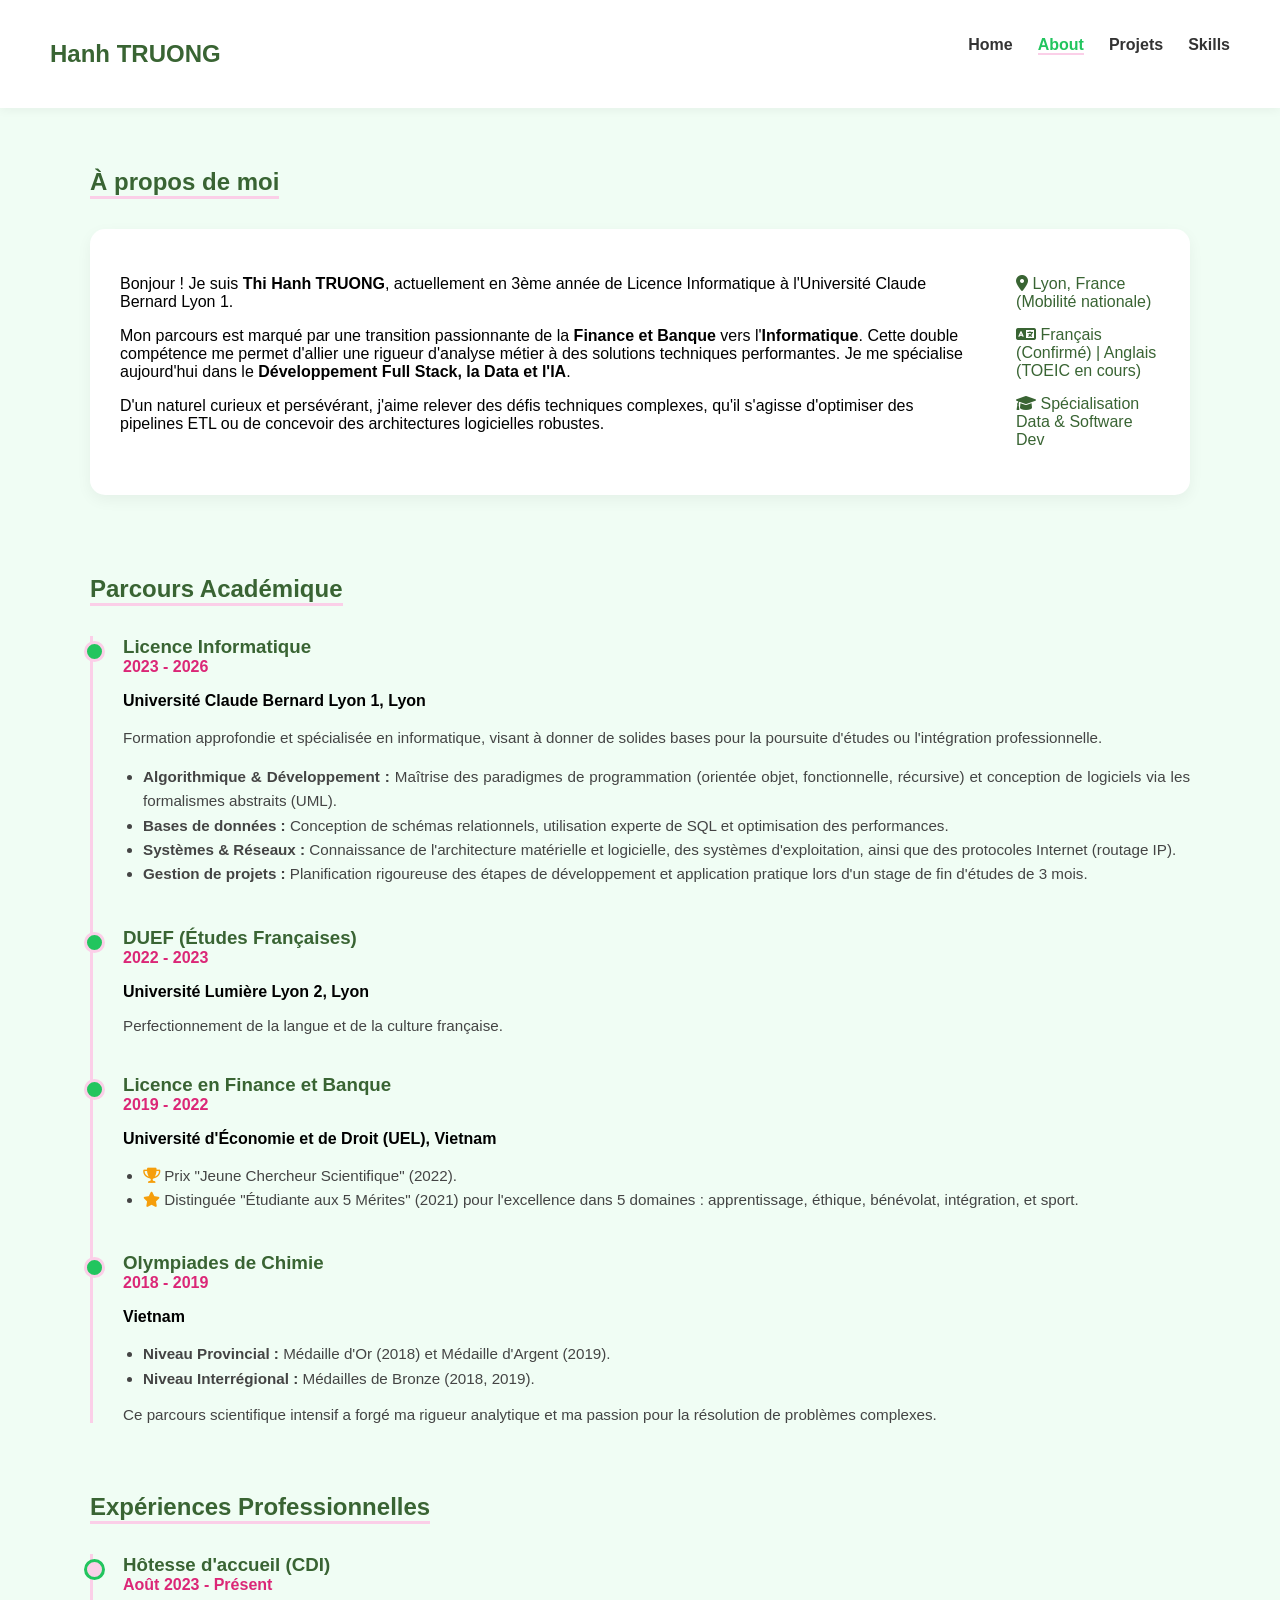
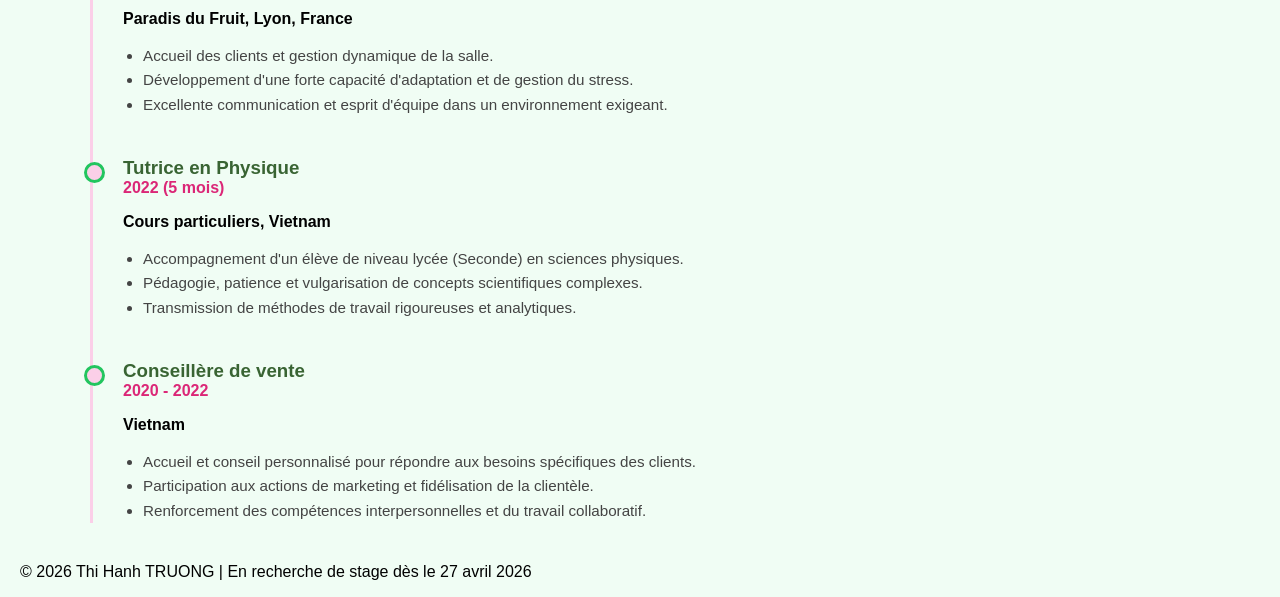
==== about.html @ c7cbb9d1 "mine" ====
<!DOCTYPE html>
<html lang="fr">
<head>
    <meta charset="UTF-8">
    <meta name="viewport" content="width=device-width, initial-scale=1">
    <title>À propos | Thi Hanh TRUONG</title>
    <link rel="stylesheet" href="https://cdnjs.cloudflare.com/ajax/libs/font-awesome/6.0.0/css/all.min.css">
    <link rel="stylesheet" href="style.css">
</head>
<body>

<header>
    <nav class="nav">
        <h1 class="logo">Hanh TRUONG</h1>
        <ul>
            <li><a href="index.html">Home</a></li>
            <li><a href="about.html" class="active">About</a></li>
            <li><a href="projects.html">Projets</a></li>
            <li><a href="skills.html">Skills</a></li>
        </ul>
    </nav>
</header>

<main class="container">
    <section id="about-intro">
        <h2 class="section-title">À propos de moi</h2>
        <div class="about-flex">
            <div class="about-text">
                <p>Bonjour ! Je suis <strong>Thi Hanh TRUONG</strong>, actuellement en 3ème année de Licence Informatique à l'Université Claude Bernard Lyon 1.</p>
                
                <p>Mon parcours est marqué par une transition passionnante de la <strong>Finance et Banque</strong> vers l'<strong>Informatique</strong>. Cette double compétence me permet d'allier une rigueur d'analyse métier à des solutions techniques performantes. Je me spécialise aujourd'hui dans le <strong>Développement Full Stack, la Data et l'IA</strong>.</p>
                
                <p>D'un naturel curieux et persévérant, j'aime relever des défis techniques complexes, qu'il s'agisse d'optimiser des pipelines ETL ou de concevoir des architectures logicielles robustes.</p>
            </div>
            <div class="about-meta">
                <ul>
                    <li><i class="fas fa-map-marker-alt"></i> Lyon, France (Mobilité nationale)</li>
                    <li><i class="fas fa-language"></i> Français (Confirmé) | Anglais (TOEIC en cours)</li>
                    <li><i class="fas fa-graduation-cap"></i> Spécialisation Data & Software Dev</li>
                </ul>
            </div>
        </div>
    </section>

<section id="education" style="margin-top: 40px;">
        <h2 class="section-title">Parcours Académique</h2>
        <div class="timeline">
            
            <div class="timeline-item">
                <div class="timeline-dot"></div>
                <div class="timeline-content">
                    <h3>Licence Informatique</h3>
                    <span class="date">2023 - 2026</span>
                    <p><strong>Université Claude Bernard Lyon 1, Lyon</strong></p>
                    <p style="font-size: 0.95rem; color: #444; margin-top: 10px; line-height: 1.6;">
                        Formation approfondie et spécialisée en informatique, visant à donner de solides bases pour la poursuite d'études ou l'intégration professionnelle.
                    </p>
                    <ul style="padding-left: 20px; font-size: 0.95rem; color: #444; margin-top: 5px; line-height: 1.6; text-align: justify;">
                        <li><strong>Algorithmique & Développement :</strong> Maîtrise des paradigmes de programmation (orientée objet, fonctionnelle, récursive) et conception de logiciels via les formalismes abstraits (UML).</li>
                        <li><strong>Bases de données :</strong> Conception de schémas relationnels, utilisation experte de SQL et optimisation des performances.</li>
                        <li><strong>Systèmes & Réseaux :</strong> Connaissance de l'architecture matérielle et logicielle, des systèmes d'exploitation, ainsi que des protocoles Internet (routage IP).</li>
                        <li><strong>Gestion de projets :</strong> Planification rigoureuse des étapes de développement et application pratique lors d'un stage de fin d'études de 3 mois.</li>
                    </ul>
                </div>
            </div>

            <div class="timeline-item">
                <div class="timeline-dot"></div>
                <div class="timeline-content">
                    <h3>DUEF (Études Françaises)</h3>
                    <span class="date">2022 - 2023</span>
                    <p><strong>Université Lumière Lyon 2, Lyon</strong></p>
                    <p style="font-size: 0.95rem; color: #444; margin-top: 5px;">Perfectionnement de la langue et de la culture française.</p>
                </div>
            </div>

            <div class="timeline-item">
                <div class="timeline-dot"></div>
                <div class="timeline-content">
                    <h3>Licence en Finance et Banque</h3>
                    <span class="date">2019 - 2022</span>
                    <p><strong>Université d'Économie et de Droit (UEL), Vietnam</strong></p>
                    <ul style="padding-left: 20px; font-size: 0.95rem; color: #444; margin-top: 5px; line-height: 1.6;">
                        <li><i class="fas fa-trophy" style="color: #f59e0b;"></i> Prix "Jeune Chercheur Scientifique" (2022).</li>
                        <li><i class="fas fa-star" style="color: #f59e0b;"></i> Distinguée "Étudiante aux 5 Mérites" (2021) pour l'excellence dans 5 domaines : apprentissage, éthique, bénévolat, intégration, et sport.</li>
                    </ul>
                </div>
            </div>

            <div class="timeline-item">
                <div class="timeline-dot"></div>
                <div class="timeline-content">
                    <h3>Olympiades de Chimie</h3>
                    <span class="date">2018 - 2019</span>
                    <p><strong>Vietnam</strong></p>
                    <ul style="padding-left: 20px; font-size: 0.95rem; color: #444; margin-top: 5px; line-height: 1.6;">
                        <li><strong>Niveau Provincial :</strong> Médaille d'Or (2018) et Médaille d'Argent (2019).</li>
                        <li><strong>Niveau Interrégional :</strong> Médailles de Bronze (2018, 2019).</li>
                    </ul>
                    <p style="font-size: 0.95rem; color: #444; margin-top: 5px;">Ce parcours scientifique intensif a forgé ma rigueur analytique et ma passion pour la résolution de problèmes complexes.</p>
                </div>
            </div>

        </div>
    </section>

    <section id="experience" style="margin-top: 50px;">
        <h2 class="section-title">Expériences Professionnelles</h2>
        <div class="timeline">
            
            <div class="timeline-item">
                <div class="timeline-dot" style="background: var(--pink-pastel); border-color: var(--green-leaf);"></div>
                <div class="timeline-content">
                    <h3>Hôtesse d'accueil (CDI)</h3>
                    <span class="date">Août 2023 - Présent</span>
                    <p><strong>Paradis du Fruit, Lyon, France</strong></p>
                    <ul style="padding-left: 20px; font-size: 0.95rem; color: #444; margin-top: 10px; line-height: 1.6;">
                        <li>Accueil des clients et gestion dynamique de la salle.</li>
                        <li>Développement d'une forte capacité d'adaptation et de gestion du stress.</li>
                        <li>Excellente communication et esprit d'équipe dans un environnement exigeant.</li>
                    </ul>
                </div>
            </div>

            <div class="timeline-item">
                <div class="timeline-dot" style="background: var(--pink-pastel); border-color: var(--green-leaf);"></div>
                <div class="timeline-content">
                    <h3>Tutrice en Physique</h3>
                    <span class="date">2022 (5 mois)</span>
                    <p><strong>Cours particuliers, Vietnam</strong></p>
                    <ul style="padding-left: 20px; font-size: 0.95rem; color: #444; margin-top: 10px; line-height: 1.6;">
                        <li>Accompagnement d'un élève de niveau lycée (Seconde) en sciences physiques.</li>
                        <li>Pédagogie, patience et vulgarisation de concepts scientifiques complexes.</li>
                        <li>Transmission de méthodes de travail rigoureuses et analytiques.</li>
                    </ul>
                </div>
            </div>

            <div class="timeline-item">
                <div class="timeline-dot" style="background: var(--pink-pastel); border-color: var(--green-leaf);"></div>
                <div class="timeline-content">
                    <h3>Conseillère de vente</h3>
                    <span class="date">2020 - 2022</span>
                    <p><strong>Vietnam</strong></p>
                    <ul style="padding-left: 20px; font-size: 0.95rem; color: #444; margin-top: 10px; line-height: 1.6;">
                        <li>Accueil et conseil personnalisé pour répondre aux besoins spécifiques des clients.</li>
                        <li>Participation aux actions de marketing et fidélisation de la clientèle.</li>
                        <li>Renforcement des compétences interpersonnelles et du travail collaboratif.</li>
                    </ul>
                </div>
            </div>

        </div>
    </section>

</main>

<footer>
    <p style="padding-left: 20px;">&copy; 2026 Thi Hanh TRUONG | En recherche de stage dès le 27 avril 2026</p>
</footer>

</body>
</html>
---- style.css ----
:root {
  --green-moc: #396433;    
  --green-leaf: #22c55e;   
  --pink-pastel: #fbcfe8;  
  --bg-soft: #f0fdf4;      
}

body {
  margin: 0;
  font-family: 'Segoe UI', Tahoma, Geneva, Verdana, sans-serif;
  background-color: var(--bg-soft);
}

.nav {
  display: flex;
  justify-content: space-between;
  padding: 20px 50px;
  background: white;
  box-shadow: 0 2px 10px rgba(0,0,0,0.05);
  
}

.logo { color: var(--green-moc); }

.nav ul { display: flex; gap: 25px; list-style: none; }

.nav a { 
  text-decoration: none; 
  color: #333; 
  font-weight: 600; 
}

.nav a:hover, .nav a.active { color: var(--green-leaf); border-bottom: 2px solid var(--pink-pastel); }

/* Home Layout */
.home-hero {
  height: 85vh;
  display: flex;
  align-items: center;
  justify-content: center;
}

.hero-content {
  display: flex;
  align-items: center;
  gap: 80px;
}

.hero-text h2 { font-size: 3rem; line-height: 1.2; }

.hero-text span { color: var(--green-moc); }

.highlight { color: #db2777;}

.profile-img {
  width: 350px;
  height: 350px;
  border-radius: 50%;
  border: 10px solid white;
  box-shadow: 0 15px 30px rgba(0,0,0,0.1);
  background-color: var(--pink-pastel); 
  object-fit: cover;
}

.social-icons { margin: 25px 0; display: flex; gap: 20px; }

.social-icons i { 
  font-size: 1.8rem; 
  color: var(--green-moc); 
  transition: 0.3s; 
}

.social-icons i:hover { color: #f472b6; transform: translateY(-5px); }

.btn-main {
  padding: 12px 25px;
  background: var(--green-moc);
  color: white;
  text-decoration: none;
  border-radius: 50px;
}

/* Container */
.container {
    max-width: 1100px; 
    margin: 40px auto; 
    padding: 0 20px;
}

.section-title {
    color: var(--green-moc);
    border-bottom: 3px solid var(--pink-pastel);
    display: inline-block;
    margin-bottom: 30px;
}

.about-flex {
    display: flex;
    gap: 40px;
    margin-bottom: 60px;
    background: white;
    padding: 30px;
    border-radius: 15px;
    box-shadow: 0 5px 15px rgba(0,0,0,0.05);
}

.about-meta ul {
    list-style: none;
    padding: 0;
}

.about-meta li {
    margin-bottom: 15px;
    color: var(--green-moc);
}

/* Education */
.timeline {
    border-left: 3px solid var(--pink-pastel);
    padding-left: 30px;
    position: relative;
}

.timeline-item {
    margin-bottom: 40px;
    position: relative;
}

.timeline-dot {
    width: 15px;
    height: 15px;
    background: var(--green-leaf);
    border-radius: 50%;
    position: absolute;
    left: -39px;
    top: 5px;
    border: 3px solid var(--pink-pastel);
}

.timeline-content h3 {
    margin: 0;
    color: var(--green-moc);
}

.timeline-content .date {
    font-weight: bold;
    color: #db2777; 
}

/* Skills Grid */
.skills-grid {
    display: grid;
    grid-template-columns: repeat(auto-fit, minmax(400px, 1fr));
    gap: 30px;
    margin-top: 30px;
}

.skill-category {
    background: white;
    padding: 25px;
    border-radius: 15px;
    box-shadow: 0 4px 15px rgba(0,0,0,0.05);
    border-top: 5px solid var(--green-moc);
}

.skill-category h3 {
    margin-bottom: 20px;
    color: var(--green-moc);
}

/* Progress Bars */
.skill-item {
    margin-bottom: 15px;
}

.skill-item span {
    display: block;
    margin-bottom: 5px;
    font-weight: 600;
}

.progress-bar {
    background: #e5e7eb;
    height: 10px;
    border-radius: 5px;
    overflow: hidden;
}

.progress {
    background: linear-gradient(90deg, var(--green-leaf), var(--pink-pastel));
    height: 100%;
    border-radius: 5px;
    transition: width 1s ease-in-out;
}

/* Tags */
.skill-tags {
    display: flex;
    flex-wrap: wrap;
    gap: 10px;
}

.tag {
    background: var(--green-soft);
    color: var(--green-moc);
    padding: 8px 15px;
    border-radius: 20px;
    font-size: 0.9rem;
    font-weight: bold;
}

.tag.pink {
    background: var(--pink-soft);
    color: #db2777;
}
/* Layout (Stacked Layout) */
.project-item-detail {
    display: flex;
    flex-direction: column; 
    gap: 20px;
    margin-bottom: 80px;
    background: white;
    padding: 40px;
    border-radius: 20px;
    box-shadow: 0 10px 30px rgba(0,0,0,0.08);
}

.project-item-detail.reverse {
    flex-direction: column;
}

.project-image-box, .project-content-box {
    width: 100%; 
}

.main-img {
    width: 100%;
    max-height: 500px;
    object-fit: cover;
    border-radius: 15px;
    margin-bottom: 20px;
}
/* Layout Storyboard */
.project-mini-gallery {
    display: flex;
    flex-direction: column;
    gap: 10px; 
    margin-top: 25px;
}

.gallery-item {
    display: flex;
    align-items: center;
    gap: 15px;
    background: #ffffff;
    padding: 15px; 
    border-radius: 12px;
    border: 1px solid var(--pink-pastel);
    box-shadow: 0 2px 8px rgba(0,0,0,0.05);
    max-width: 900px; 
    margin: 0 auto;
}

.gallery-item img {
    flex: 0 0 70%; 
    max-width: 680px; 
    height: auto;
    border-radius: 8px;
}

.gallery-info span {
    font-size: 1.1rem; 
    margin-bottom: 5px;
}

.gallery-info p {
    font-size: 0.9rem;
    margin: 0;
}

.tech-tag {
    display: inline-block;
    background-color: var(--pink-pastel); 
    color: var(--green-moc); 
    padding: 5px 10px;
    border-radius: 15px; 
    font-size: 0.85rem;
    font-weight: 600;
    margin-right: 8px; 
    margin-bottom: 8px; 
    border: 1px solid var(--green-leaf); 
}
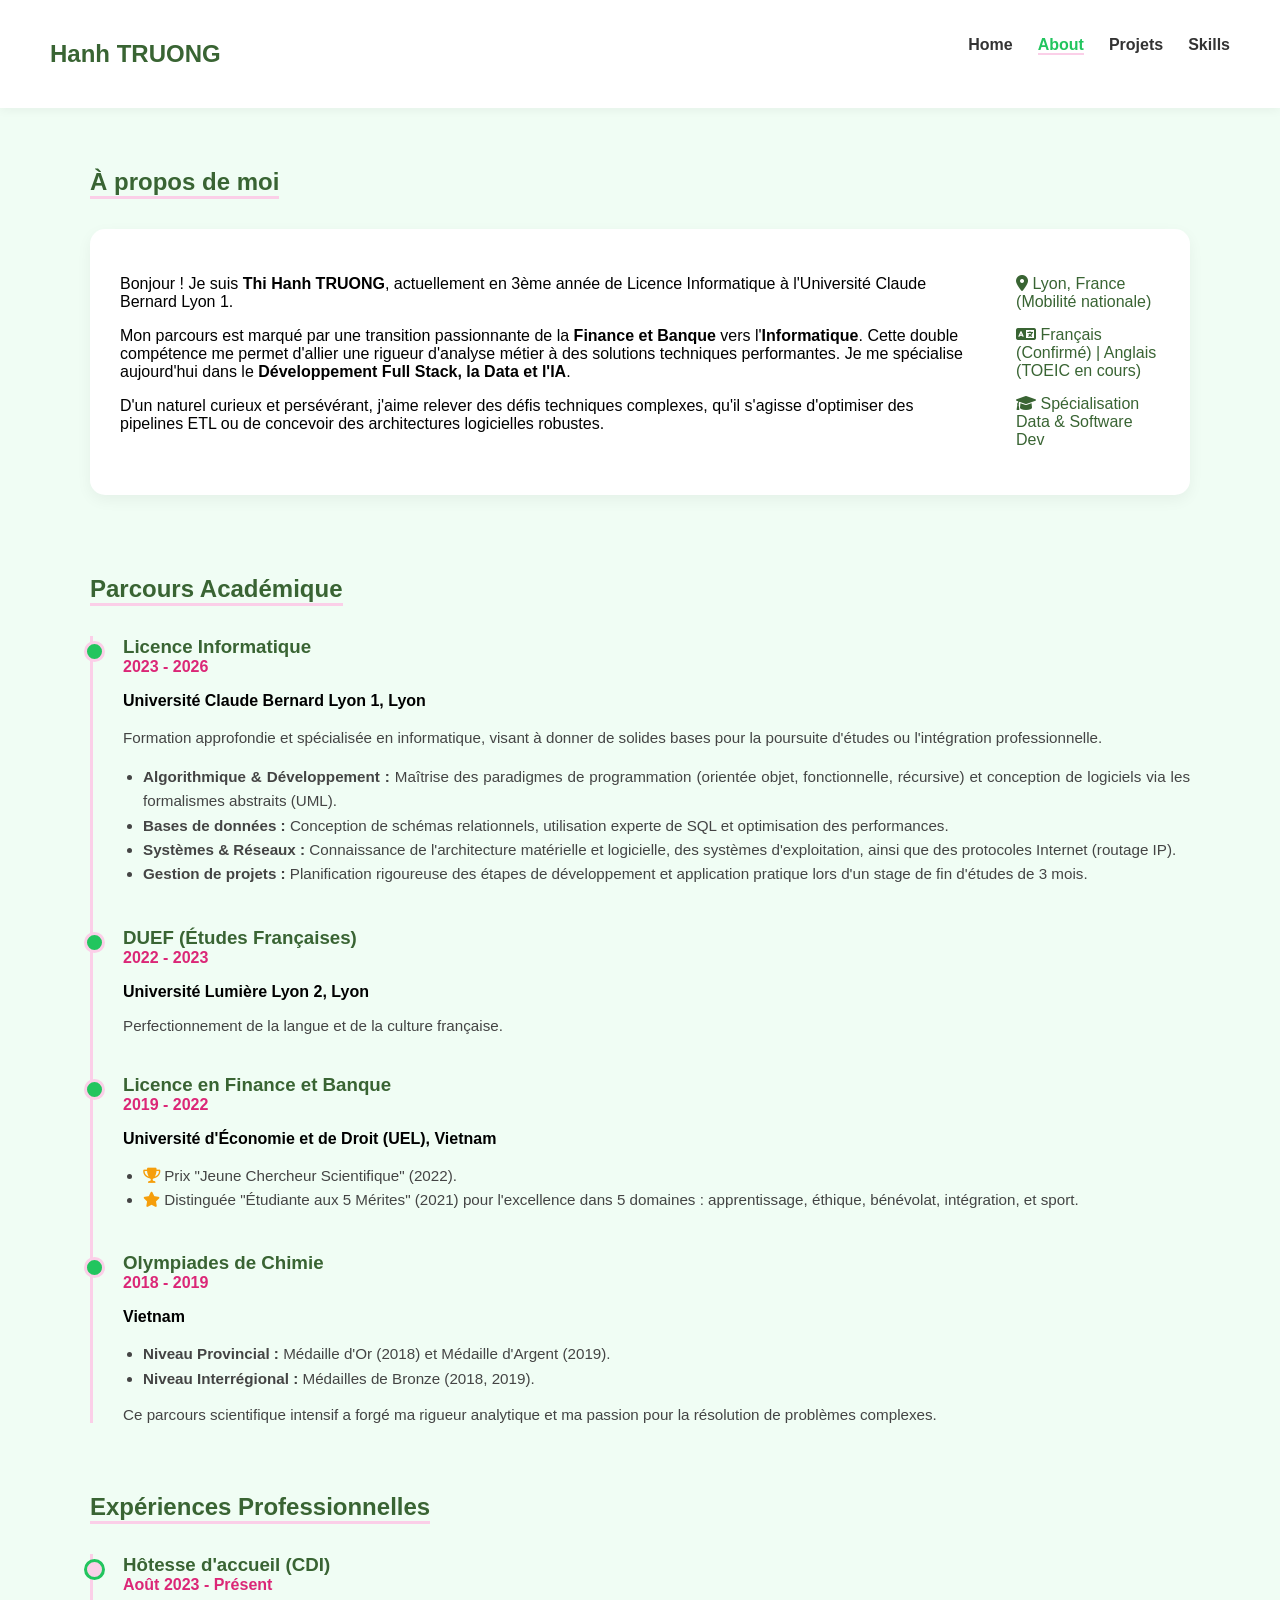
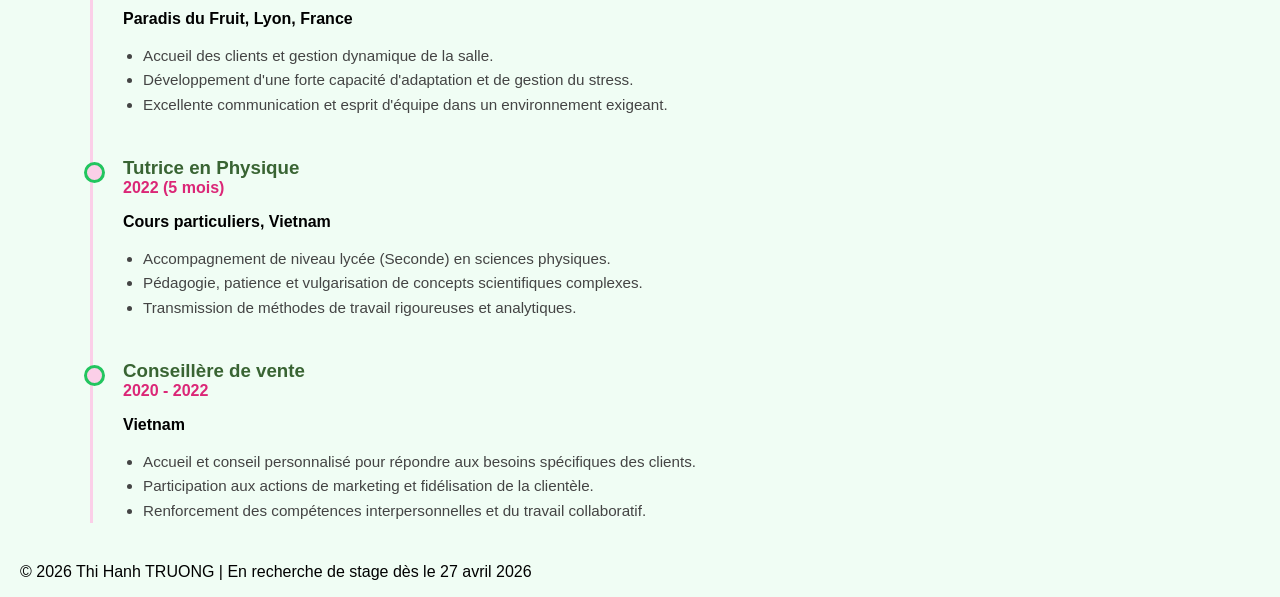
==== commit e37bf2a6: "2" ====
--- a/about.html
+++ b/about.html
@@ -129,7 +129,7 @@
                     <span class="date">2022 (5 mois)</span>
                     <p><strong>Cours particuliers, Vietnam</strong></p>
                     <ul style="padding-left: 20px; font-size: 0.95rem; color: #444; margin-top: 10px; line-height: 1.6;">
-                        <li>Accompagnement d'un élève de niveau lycée (Seconde) en sciences physiques.</li>
+                        <li>Accompagnement de niveau lycée (Seconde) en sciences physiques.</li>
                         <li>Pédagogie, patience et vulgarisation de concepts scientifiques complexes.</li>
                         <li>Transmission de méthodes de travail rigoureuses et analytiques.</li>
                     </ul>
--- a/style.css
+++ b/style.css
@@ -289,4 +289,186 @@
     margin-right: 8px; 
     margin-bottom: 8px; 
     border: 1px solid var(--green-leaf); 
+}
+
+/* =======================================================
+   MOBILE RESPONSIVE (Tối ưu hóa cho màn hình điện thoại)
+   ======================================================= */
+@media screen and (max-width: 768px) {
+    
+    /* 1. Thanh điều hướng (Navigation) */
+    .nav {
+        flex-direction: column; /* Xếp logo và menu thành hàng dọc */
+        align-items: center;
+        padding: 15px;
+        gap: 15px;
+    }
+    
+    .nav ul {
+        flex-wrap: wrap; /* Cho phép các menu rớt dòng nếu thiếu chỗ */
+        justify-content: center;
+        padding: 0;
+        gap: 15px;
+    }
+
+    /* 2. Phần Trang chủ (Hero Section) */
+    .home-hero {
+        height: auto; /* Bỏ chiều cao cố định để nội dung không bị cắt */
+        padding: 40px 20px;
+    }
+
+    .hero-content {
+        flex-direction: column-reverse; /* Đưa ảnh lên trên, chữ xuống dưới */
+        text-align: center;
+        gap: 30px;
+    }
+
+    .hero-text {
+        display: flex;
+        flex-direction: column;
+        align-items: center; /* Căn giữa nút bấm và icon */
+    }
+
+    .hero-text h2 {
+        font-size: 2rem; /* Thu nhỏ chữ tiêu đề */
+    }
+
+    .profile-img {
+        width: 220px; /* Thu nhỏ ảnh đại diện */
+        height: 220px;
+        border-width: 6px;
+    }
+
+    /* 3. Phần About (Giới thiệu) */
+    .about-flex {
+        flex-direction: column; /* Chuyển text và meta (địa chỉ, ngôn ngữ) thành hàng dọc */
+        padding: 20px;
+    }
+
+    /* 4. Phần Skills (Kỹ năng) */
+    .skills-grid {
+        /* Ép lưới chỉ hiển thị 1 cột trên điện thoại để không bị tràn ngang */
+        grid-template-columns: 1fr; 
+    }
+
+    /* 5. Phần Projects (Dự án) */
+    .project-item-detail {
+        padding: 20px; /* Giảm padding hai bên */
+    }
+
+    .project-content-box h3 {
+        font-size: 1.5rem;
+    }
+
+    /* 6. Phần Gallery các Round trong Project */
+    .gallery-item {
+        flex-direction: column; /* Đưa ảnh lên trên, chữ mô tả xuống dưới */
+        text-align: center;
+        padding: 15px 10px;
+    }
+
+    .gallery-item img {
+        flex: auto; /* Bỏ giới hạn 70% chiều rộng */
+        width: 100%; /* Cho ảnh chiếm trọn chiều ngang */
+        max-width: 100%;
+        margin-bottom: 15px;
+    }
+}
+
+/* =======================================================
+   MOBILE RESPONSIVE 
+   ======================================================= */
+@media screen and (max-width: 768px) {
+    
+    /* (Navigation) */
+    .nav {
+        flex-direction: column; 
+        align-items: center;
+        padding: 15px;
+        gap: 15px;
+    }
+    
+    .nav ul {
+        flex-wrap: wrap; 
+        justify-content: center;
+        padding: 0;
+        gap: 15px;
+    }
+
+    /* 2.(Hero Section) */
+    .home-hero {
+        height: auto;
+        padding: 40px 20px;
+    }
+
+    .hero-content {
+        flex-direction: column-reverse; 
+        text-align: center;
+        gap: 30px;
+    }
+
+    .hero-text {
+        display: flex;
+        flex-direction: column;
+        align-items: center;
+    }
+
+    .hero-text h2 {
+        font-size: 2rem;
+    }
+
+    .profile-img {
+        width: 220px;
+        height: 220px;
+        border-width: 6px;
+    }
+
+    /* 3. About  */
+    .about-flex {
+        flex-direction: column; 
+        padding: 20px;
+    }
+
+    /* 4. Skills */
+    .skills-grid {
+        grid-template-columns: 1fr; 
+    }
+
+    /* 5. Projects*/
+    .project-item-detail {
+        padding: 20px;
+    }
+
+    .project-content-box h3 {
+        font-size: 1.5rem;
+    }
+
+    /* 6. Gallery dans Project */
+    .gallery-item {
+        flex-direction: column;
+        text-align: center;
+        padding: 15px 10px;
+    }
+
+    .gallery-item img {
+        flex: auto; 
+        width: 100%;
+        max-width: 100%;
+        margin-bottom: 15px;
+    }
+}
+
+@media screen and (max-width: 480px) {
+    .nav ul {
+        gap: 10px;
+        font-size: 0.9rem;
+    }
+    
+    .hero-text h2 {
+        font-size: 1.8rem;
+    }
+    
+    .section-title {
+        font-size: 1.5rem;
+    }
 }
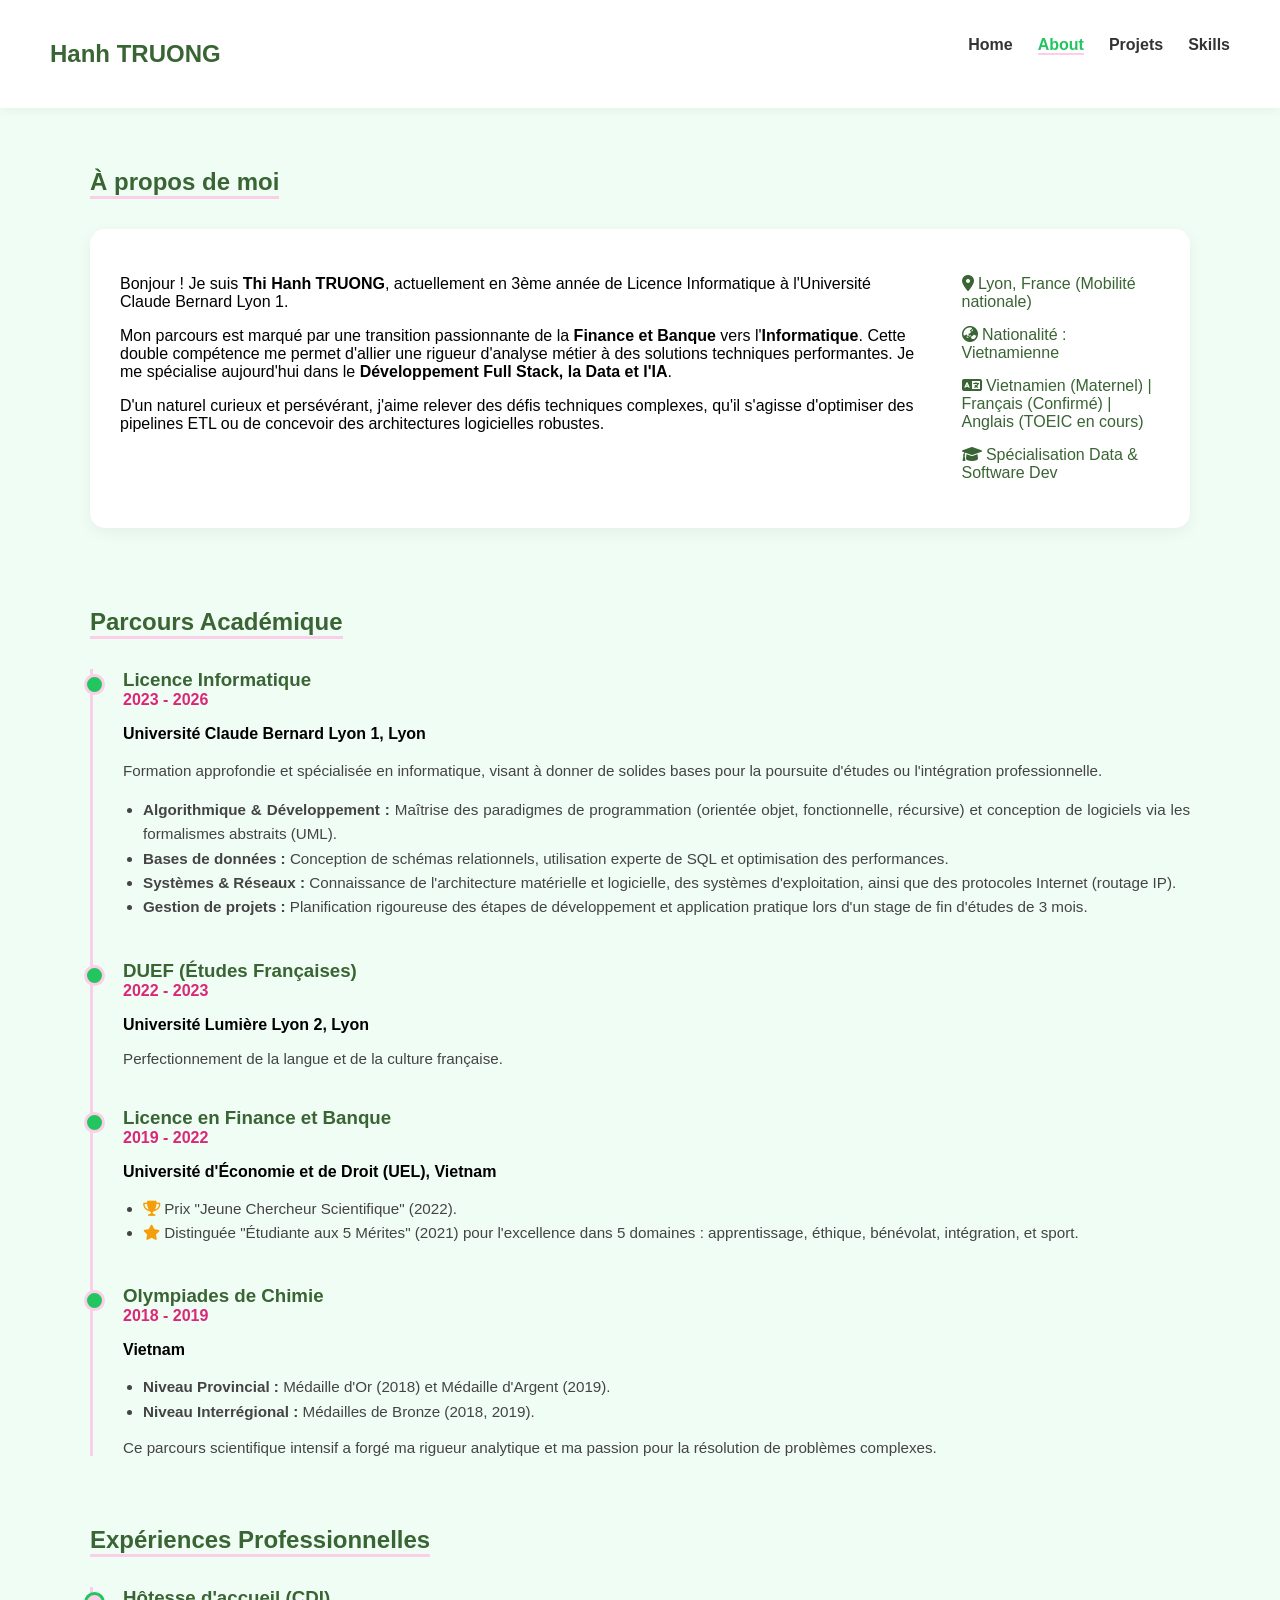
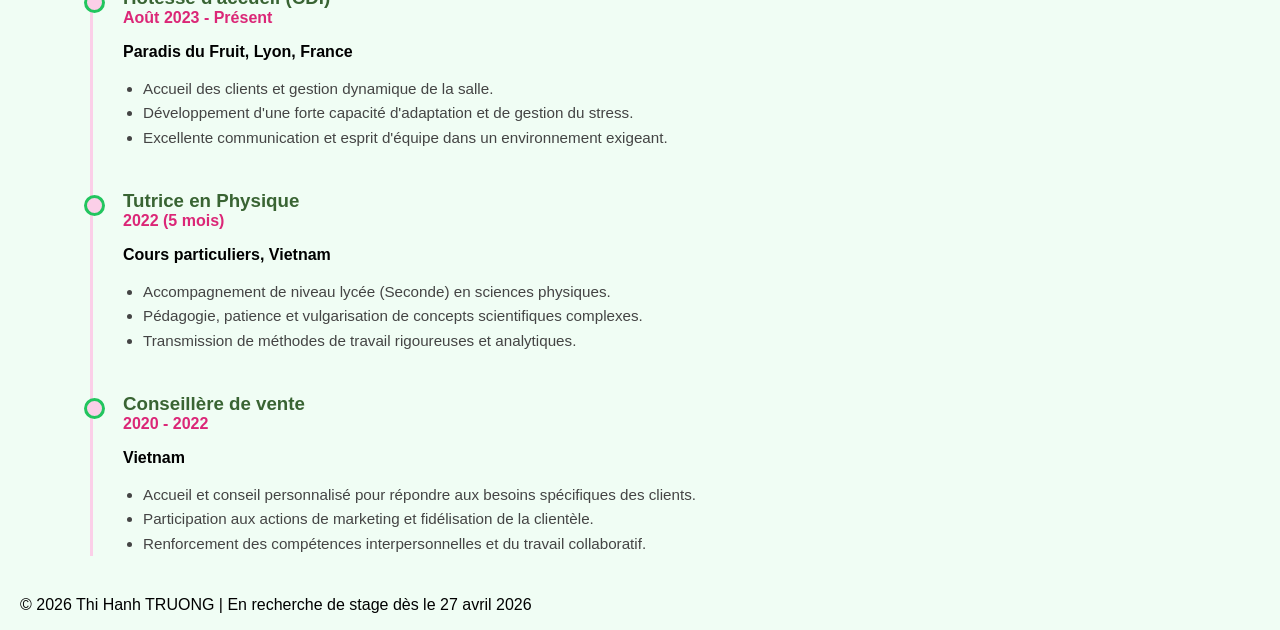
==== commit b235a6d5: "about" ====
--- a/about.html
+++ b/about.html
@@ -35,7 +35,8 @@
             <div class="about-meta">
                 <ul>
                     <li><i class="fas fa-map-marker-alt"></i> Lyon, France (Mobilité nationale)</li>
-                    <li><i class="fas fa-language"></i> Français (Confirmé) | Anglais (TOEIC en cours)</li>
+                    <li><i class="fas fa-globe-asia"></i> Nationalité : Vietnamienne</li>
+                    <li><i class="fas fa-language"></i> Vietnamien (Maternel) | Français (Confirmé) | Anglais (TOEIC en cours)</li>
                     <li><i class="fas fa-graduation-cap"></i> Spécialisation Data & Software Dev</li>
                 </ul>
             </div>
--- a/style.css
+++ b/style.css
@@ -296,29 +296,29 @@
    ======================================================= */
 @media screen and (max-width: 768px) {
     
-    /* 1. Thanh điều hướng (Navigation) */
+    /* 1. (Navigation) */
     .nav {
-        flex-direction: column; /* Xếp logo và menu thành hàng dọc */
+        flex-direction: column; 
         align-items: center;
         padding: 15px;
         gap: 15px;
     }
     
     .nav ul {
-        flex-wrap: wrap; /* Cho phép các menu rớt dòng nếu thiếu chỗ */
+        flex-wrap: wrap; 
         justify-content: center;
         padding: 0;
         gap: 15px;
     }
 
-    /* 2. Phần Trang chủ (Hero Section) */
+    /* 2. (Hero Section) */
     .home-hero {
-        height: auto; /* Bỏ chiều cao cố định để nội dung không bị cắt */
+        height: auto; 
         padding: 40px 20px;
     }
 
     .hero-content {
-        flex-direction: column-reverse; /* Đưa ảnh lên trên, chữ xuống dưới */
+        flex-direction: column-reverse; 
         text-align: center;
         gap: 30px;
     }
@@ -326,50 +326,50 @@
     .hero-text {
         display: flex;
         flex-direction: column;
-        align-items: center; /* Căn giữa nút bấm và icon */
+        align-items: center; 
     }
 
     .hero-text h2 {
-        font-size: 2rem; /* Thu nhỏ chữ tiêu đề */
+        font-size: 2rem; 
     }
 
     .profile-img {
-        width: 220px; /* Thu nhỏ ảnh đại diện */
+        width: 220px;
         height: 220px;
         border-width: 6px;
     }
 
-    /* 3. Phần About (Giới thiệu) */
+    /* 3.  About */
     .about-flex {
-        flex-direction: column; /* Chuyển text và meta (địa chỉ, ngôn ngữ) thành hàng dọc */
+        flex-direction: column; 
         padding: 20px;
     }
 
-    /* 4. Phần Skills (Kỹ năng) */
+    /* 4.Skills  */
     .skills-grid {
-        /* Ép lưới chỉ hiển thị 1 cột trên điện thoại để không bị tràn ngang */
+
         grid-template-columns: 1fr; 
     }
 
-    /* 5. Phần Projects (Dự án) */
+    /* 5. Projects  */
     .project-item-detail {
-        padding: 20px; /* Giảm padding hai bên */
+        padding: 20px; 
     }
 
     .project-content-box h3 {
         font-size: 1.5rem;
     }
 
-    /* 6. Phần Gallery các Round trong Project */
+    /* 6. Gallery Project */
     .gallery-item {
-        flex-direction: column; /* Đưa ảnh lên trên, chữ mô tả xuống dưới */
+        flex-direction: column; 
         text-align: center;
         padding: 15px 10px;
     }
 
     .gallery-item img {
-        flex: auto; /* Bỏ giới hạn 70% chiều rộng */
-        width: 100%; /* Cho ảnh chiếm trọn chiều ngang */
+        flex: auto; 
+        width: 100%;
         max-width: 100%;
         margin-bottom: 15px;
     }
@@ -457,18 +457,3 @@
         margin-bottom: 15px;
     }
 }
-
-@media screen and (max-width: 480px) {
-    .nav ul {
-        gap: 10px;
-        font-size: 0.9rem;
-    }
-    
-    .hero-text h2 {
-        font-size: 1.8rem;
-    }
-    
-    .section-title {
-        font-size: 1.5rem;
-    }
-}
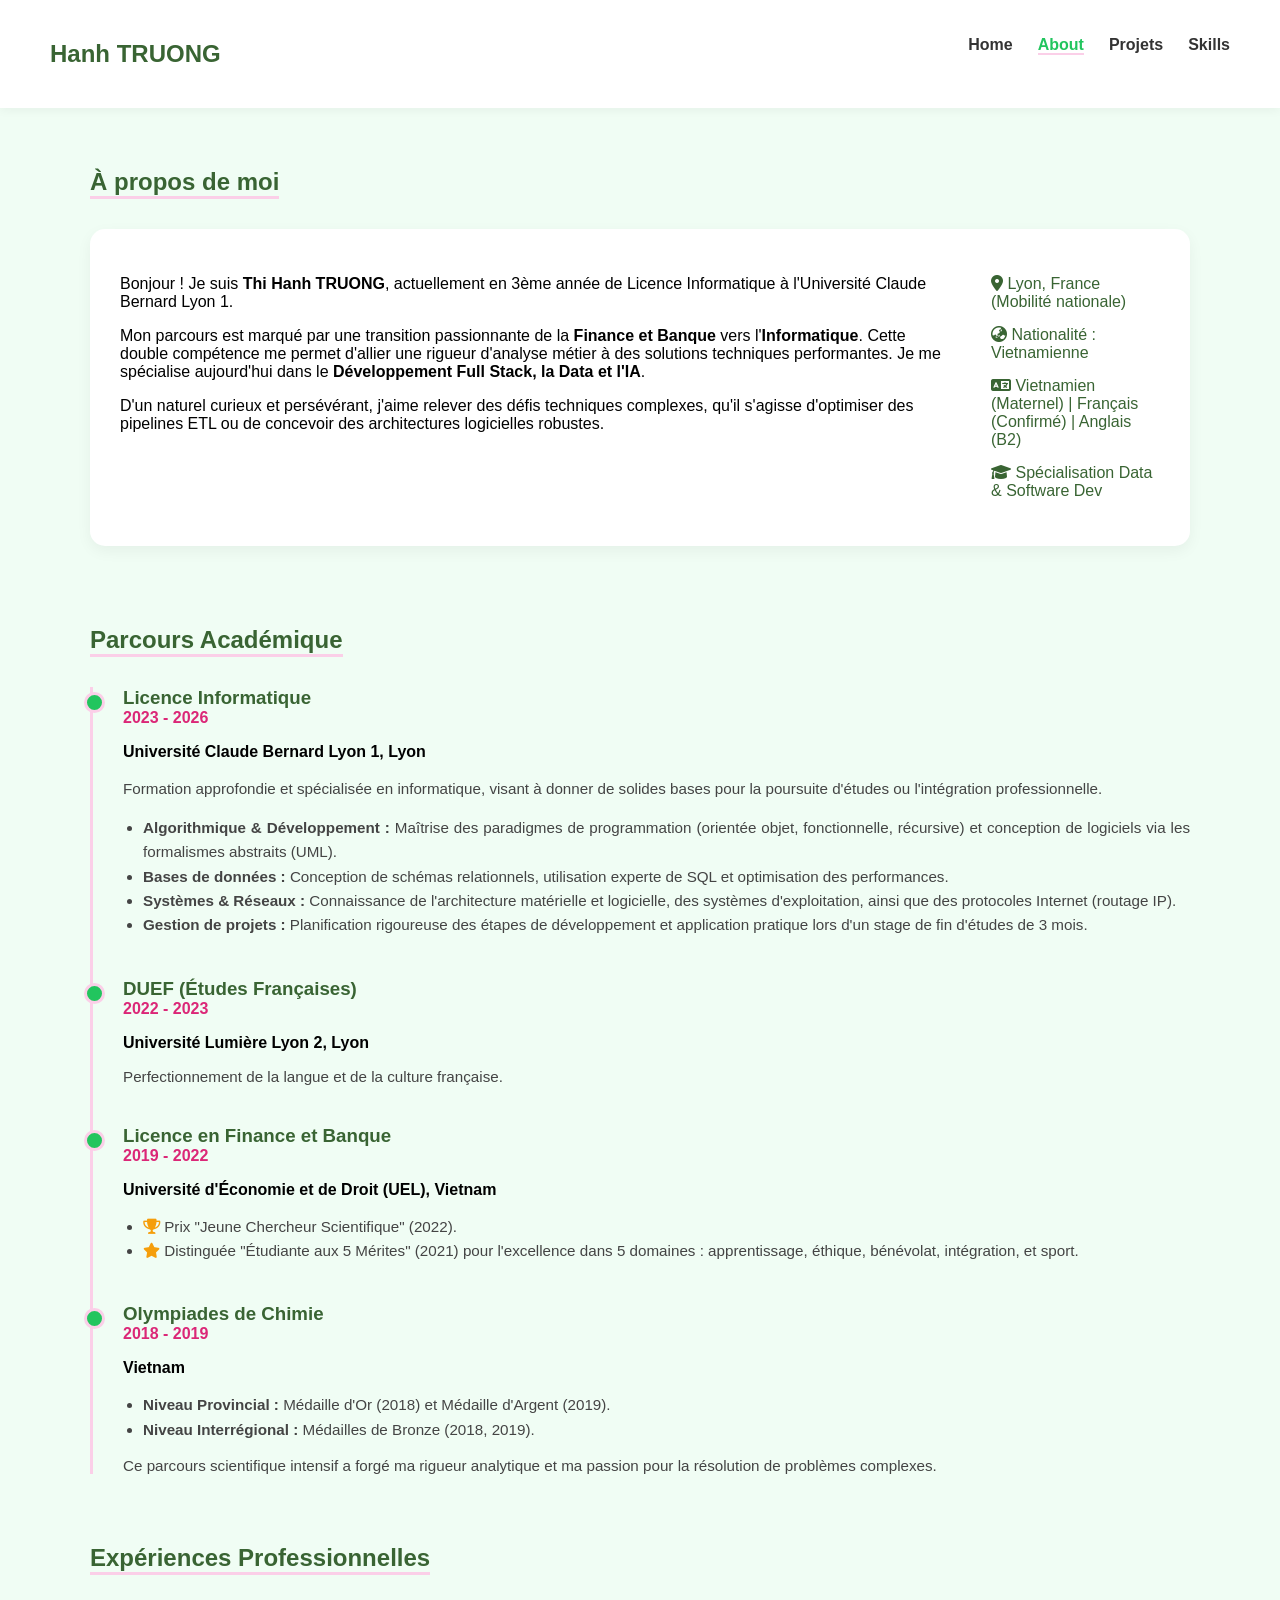
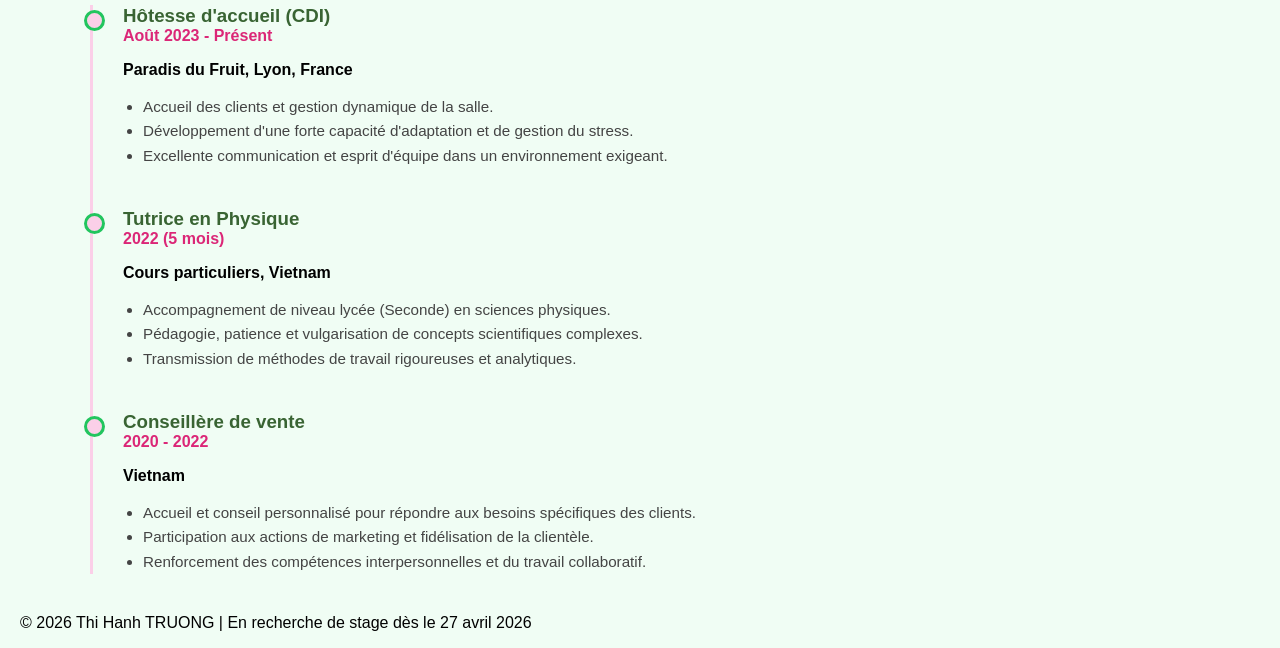
==== commit fe2bcd1a: "update" ====
--- a/about.html
+++ b/about.html
@@ -36,7 +36,7 @@
                 <ul>
                     <li><i class="fas fa-map-marker-alt"></i> Lyon, France (Mobilité nationale)</li>
                     <li><i class="fas fa-globe-asia"></i> Nationalité : Vietnamienne</li>
-                    <li><i class="fas fa-language"></i> Vietnamien (Maternel) | Français (Confirmé) | Anglais (TOEIC en cours)</li>
+                    <li><i class="fas fa-language"></i> Vietnamien (Maternel) | Français (Confirmé) | Anglais (B2)</li>
                     <li><i class="fas fa-graduation-cap"></i> Spécialisation Data & Software Dev</li>
                 </ul>
             </div>
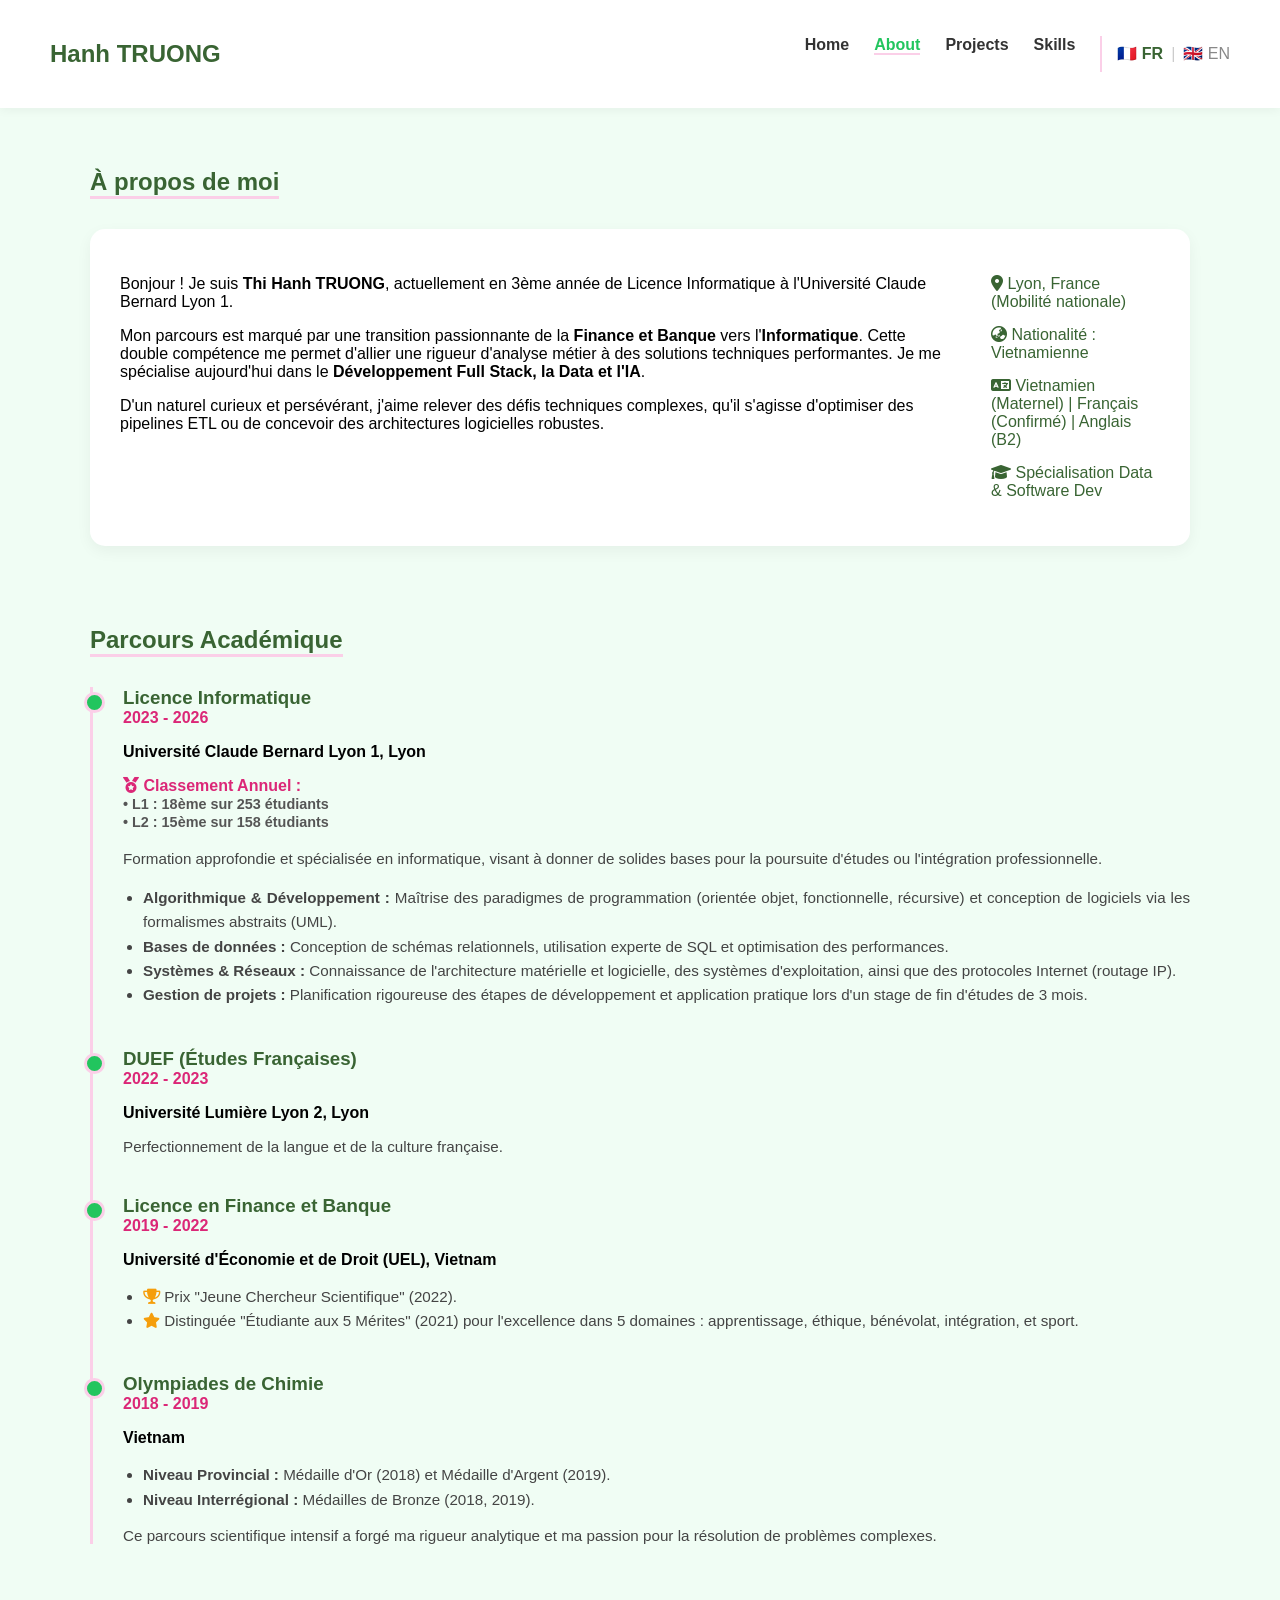
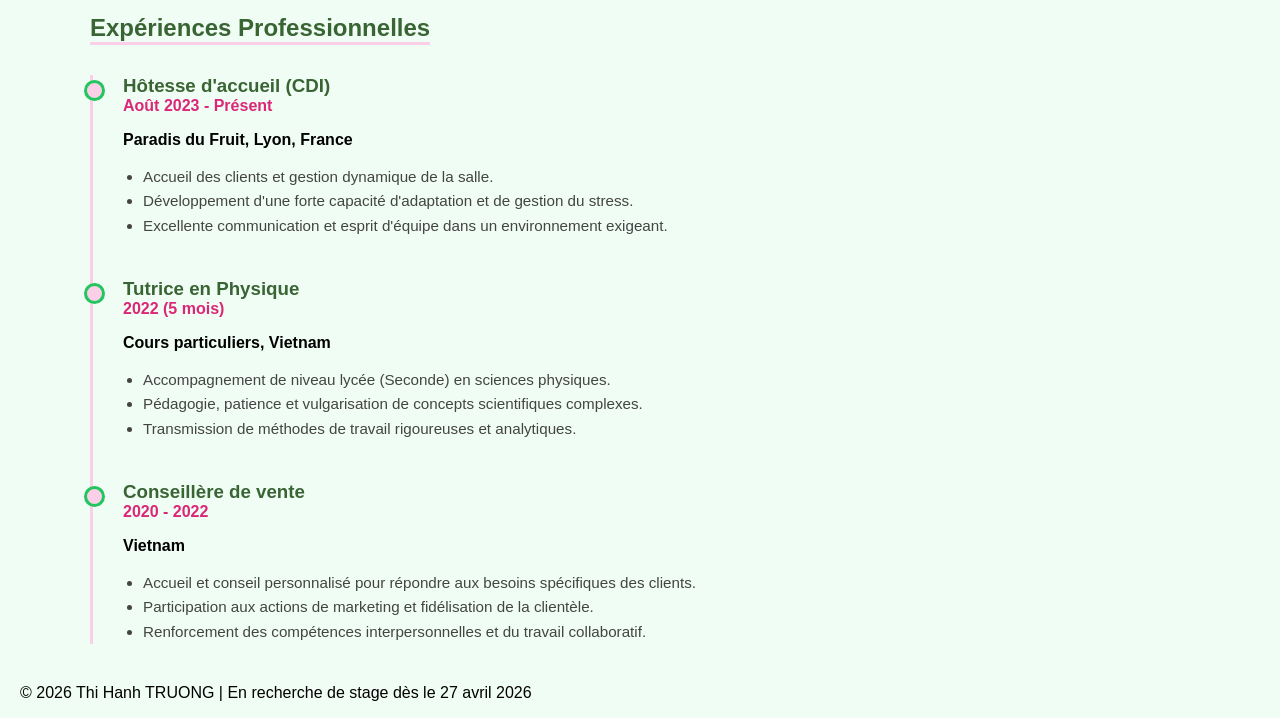
==== commit 28e0bae9: "en" ====
--- a/about.html
+++ b/about.html
@@ -1,5 +1,6 @@
 <!DOCTYPE html>
 <html lang="fr">
+
 <head>
     <meta charset="UTF-8">
     <meta name="viewport" content="width=device-width, initial-scale=1">
@@ -7,158 +8,207 @@
     <link rel="stylesheet" href="https://cdnjs.cloudflare.com/ajax/libs/font-awesome/6.0.0/css/all.min.css">
     <link rel="stylesheet" href="style.css">
 </head>
+
 <body>
 
-<header>
-    <nav class="nav">
-        <h1 class="logo">Hanh TRUONG</h1>
-        <ul>
-            <li><a href="index.html">Home</a></li>
-            <li><a href="about.html" class="active">About</a></li>
-            <li><a href="projects.html">Projets</a></li>
-            <li><a href="skills.html">Skills</a></li>
-        </ul>
-    </nav>
-</header>
-
-<main class="container">
-    <section id="about-intro">
-        <h2 class="section-title">À propos de moi</h2>
-        <div class="about-flex">
-            <div class="about-text">
-                <p>Bonjour ! Je suis <strong>Thi Hanh TRUONG</strong>, actuellement en 3ème année de Licence Informatique à l'Université Claude Bernard Lyon 1.</p>
-                
-                <p>Mon parcours est marqué par une transition passionnante de la <strong>Finance et Banque</strong> vers l'<strong>Informatique</strong>. Cette double compétence me permet d'allier une rigueur d'analyse métier à des solutions techniques performantes. Je me spécialise aujourd'hui dans le <strong>Développement Full Stack, la Data et l'IA</strong>.</p>
-                
-                <p>D'un naturel curieux et persévérant, j'aime relever des défis techniques complexes, qu'il s'agisse d'optimiser des pipelines ETL ou de concevoir des architectures logicielles robustes.</p>
+    <header>
+        <nav class="nav">
+            <h1 class="logo">Hanh TRUONG</h1>
+            <ul>
+                <li><a href="index.html">Home</a></li>
+                <li><a href="about.html" class="active">About</a></li>
+                <li><a href="projects.html">Projects</a></li>
+                <li><a href="skills.html">Skills</a></li>
+                <li
+                    style="border-left: 2px solid var(--pink-pastel); padding-left: 15px; display: flex; gap: 8px; align-items: center;">
+                    <span style="font-weight: bold; color: var(--green-moc); cursor: default;" title="Français">🇫🇷
+                        FR</span>
+                    <span style="color: #ccc;">|</span>
+                    <a href="about_en.html" style="color: #888; font-weight: normal;" title="Switch to English">🇬🇧
+                        EN</a>
+                </li>
+            </ul>
+        </nav>
+    </header>
+
+    <main class="container">
+        <section id="about-intro">
+            <h2 class="section-title">À propos de moi</h2>
+            <div class="about-flex">
+                <div class="about-text">
+                    <p>Bonjour ! Je suis <strong>Thi Hanh TRUONG</strong>, actuellement en 3ème année de Licence
+                        Informatique à l'Université Claude Bernard Lyon 1.</p>
+
+                    <p>Mon parcours est marqué par une transition passionnante de la <strong>Finance et Banque</strong>
+                        vers l'<strong>Informatique</strong>. Cette double compétence me permet d'allier une rigueur
+                        d'analyse métier à des solutions techniques performantes. Je me spécialise aujourd'hui dans le
+                        <strong>Développement Full Stack, la Data et l'IA</strong>.</p>
+
+                    <p>D'un naturel curieux et persévérant, j'aime relever des défis techniques complexes, qu'il
+                        s'agisse d'optimiser des pipelines ETL ou de concevoir des architectures logicielles robustes.
+                    </p>
+                </div>
+                <div class="about-meta">
+                    <ul>
+                        <li><i class="fas fa-map-marker-alt"></i> Lyon, France (Mobilité nationale)</li>
+                        <li><i class="fas fa-globe-asia"></i> Nationalité : Vietnamienne</li>
+                        <li><i class="fas fa-language"></i> Vietnamien (Maternel) | Français (Confirmé) | Anglais (B2)
+                        </li>
+                        <li><i class="fas fa-graduation-cap"></i> Spécialisation Data & Software Dev</li>
+                    </ul>
+                </div>
             </div>
-            <div class="about-meta">
-                <ul>
-                    <li><i class="fas fa-map-marker-alt"></i> Lyon, France (Mobilité nationale)</li>
-                    <li><i class="fas fa-globe-asia"></i> Nationalité : Vietnamienne</li>
-                    <li><i class="fas fa-language"></i> Vietnamien (Maternel) | Français (Confirmé) | Anglais (B2)</li>
-                    <li><i class="fas fa-graduation-cap"></i> Spécialisation Data & Software Dev</li>
-                </ul>
+        </section>
+
+        <section id="education" style="margin-top: 40px;">
+            <h2 class="section-title">Parcours Académique</h2>
+            <div class="timeline">
+
+                <div class="timeline-item">
+                    <div class="timeline-dot"></div>
+                    <div class="timeline-content">
+                        <h3>Licence Informatique</h3>
+                        <span class="date">2023 - 2026</span>
+                        <p><strong>Université Claude Bernard Lyon 1, Lyon</strong></p>
+
+                        <p style="margin-top: 5px; color: #db2777; font-weight: 600;">
+                            <i class="fas fa-medal"></i> Classement Annuel :
+                            <br>
+                            <span style="font-size: 0.9rem; color: #555;">
+                                • L1 : 18ème sur 253 étudiants
+                                <br>
+                                • L2 : 15ème sur 158 étudiants
+                            </span>
+                        </p>
+                        <p style="font-size: 0.95rem; color: #444; margin-top: 10px; line-height: 1.6;">
+                            Formation approfondie et spécialisée en informatique, visant à donner de solides bases pour
+                            la poursuite d'études ou l'intégration professionnelle.
+                        </p>
+                        <ul
+                            style="padding-left: 20px; font-size: 0.95rem; color: #444; margin-top: 5px; line-height: 1.6; text-align: justify;">
+                            <li><strong>Algorithmique & Développement :</strong> Maîtrise des paradigmes de
+                                programmation (orientée objet, fonctionnelle, récursive) et conception de logiciels via
+                                les formalismes abstraits (UML).</li>
+                            <li><strong>Bases de données :</strong> Conception de schémas relationnels, utilisation
+                                experte de SQL et optimisation des performances.</li>
+                            <li><strong>Systèmes & Réseaux :</strong> Connaissance de l'architecture matérielle et
+                                logicielle, des systèmes d'exploitation, ainsi que des protocoles Internet (routage IP).
+                            </li>
+                            <li><strong>Gestion de projets :</strong> Planification rigoureuse des étapes de
+                                développement et application pratique lors d'un stage de fin d'études de 3 mois.</li>
+                        </ul>
+                    </div>
+                </div>
+
+                <div class="timeline-item">
+                    <div class="timeline-dot"></div>
+                    <div class="timeline-content">
+                        <h3>DUEF (Études Françaises)</h3>
+                        <span class="date">2022 - 2023</span>
+                        <p><strong>Université Lumière Lyon 2, Lyon</strong></p>
+                        <p style="font-size: 0.95rem; color: #444; margin-top: 5px;">Perfectionnement de la langue et de
+                            la culture française.</p>
+                    </div>
+                </div>
+
+                <div class="timeline-item">
+                    <div class="timeline-dot"></div>
+                    <div class="timeline-content">
+                        <h3>Licence en Finance et Banque</h3>
+                        <span class="date">2019 - 2022</span>
+                        <p><strong>Université d'Économie et de Droit (UEL), Vietnam</strong></p>
+                        <ul
+                            style="padding-left: 20px; font-size: 0.95rem; color: #444; margin-top: 5px; line-height: 1.6;">
+                            <li><i class="fas fa-trophy" style="color: #f59e0b;"></i> Prix "Jeune Chercheur
+                                Scientifique" (2022).</li>
+                            <li><i class="fas fa-star" style="color: #f59e0b;"></i> Distinguée "Étudiante aux 5 Mérites"
+                                (2021) pour l'excellence dans 5 domaines : apprentissage, éthique, bénévolat,
+                                intégration, et sport.</li>
+                        </ul>
+                    </div>
+                </div>
+
+                <div class="timeline-item">
+                    <div class="timeline-dot"></div>
+                    <div class="timeline-content">
+                        <h3>Olympiades de Chimie</h3>
+                        <span class="date">2018 - 2019</span>
+                        <p><strong>Vietnam</strong></p>
+                        <ul
+                            style="padding-left: 20px; font-size: 0.95rem; color: #444; margin-top: 5px; line-height: 1.6;">
+                            <li><strong>Niveau Provincial :</strong> Médaille d'Or (2018) et Médaille d'Argent (2019).
+                            </li>
+                            <li><strong>Niveau Interrégional :</strong> Médailles de Bronze (2018, 2019).</li>
+                        </ul>
+                        <p style="font-size: 0.95rem; color: #444; margin-top: 5px;">Ce parcours scientifique intensif a
+                            forgé ma rigueur analytique et ma passion pour la résolution de problèmes complexes.</p>
+                    </div>
+                </div>
+
             </div>
-        </div>
-    </section>
-
-<section id="education" style="margin-top: 40px;">
-        <h2 class="section-title">Parcours Académique</h2>
-        <div class="timeline">
-            
-            <div class="timeline-item">
-                <div class="timeline-dot"></div>
-                <div class="timeline-content">
-                    <h3>Licence Informatique</h3>
-                    <span class="date">2023 - 2026</span>
-                    <p><strong>Université Claude Bernard Lyon 1, Lyon</strong></p>
-                    <p style="font-size: 0.95rem; color: #444; margin-top: 10px; line-height: 1.6;">
-                        Formation approfondie et spécialisée en informatique, visant à donner de solides bases pour la poursuite d'études ou l'intégration professionnelle.
-                    </p>
-                    <ul style="padding-left: 20px; font-size: 0.95rem; color: #444; margin-top: 5px; line-height: 1.6; text-align: justify;">
-                        <li><strong>Algorithmique & Développement :</strong> Maîtrise des paradigmes de programmation (orientée objet, fonctionnelle, récursive) et conception de logiciels via les formalismes abstraits (UML).</li>
-                        <li><strong>Bases de données :</strong> Conception de schémas relationnels, utilisation experte de SQL et optimisation des performances.</li>
-                        <li><strong>Systèmes & Réseaux :</strong> Connaissance de l'architecture matérielle et logicielle, des systèmes d'exploitation, ainsi que des protocoles Internet (routage IP).</li>
-                        <li><strong>Gestion de projets :</strong> Planification rigoureuse des étapes de développement et application pratique lors d'un stage de fin d'études de 3 mois.</li>
-                    </ul>
-                </div>
+        </section>
+
+        <section id="experience" style="margin-top: 50px;">
+            <h2 class="section-title">Expériences Professionnelles</h2>
+            <div class="timeline">
+
+                <div class="timeline-item">
+                    <div class="timeline-dot" style="background: var(--pink-pastel); border-color: var(--green-leaf);">
+                    </div>
+                    <div class="timeline-content">
+                        <h3>Hôtesse d'accueil (CDI)</h3>
+                        <span class="date">Août 2023 - Présent</span>
+                        <p><strong>Paradis du Fruit, Lyon, France</strong></p>
+                        <ul
+                            style="padding-left: 20px; font-size: 0.95rem; color: #444; margin-top: 10px; line-height: 1.6;">
+                            <li>Accueil des clients et gestion dynamique de la salle.</li>
+                            <li>Développement d'une forte capacité d'adaptation et de gestion du stress.</li>
+                            <li>Excellente communication et esprit d'équipe dans un environnement exigeant.</li>
+                        </ul>
+                    </div>
+                </div>
+
+                <div class="timeline-item">
+                    <div class="timeline-dot" style="background: var(--pink-pastel); border-color: var(--green-leaf);">
+                    </div>
+                    <div class="timeline-content">
+                        <h3>Tutrice en Physique</h3>
+                        <span class="date">2022 (5 mois)</span>
+                        <p><strong>Cours particuliers, Vietnam</strong></p>
+                        <ul
+                            style="padding-left: 20px; font-size: 0.95rem; color: #444; margin-top: 10px; line-height: 1.6;">
+                            <li>Accompagnement de niveau lycée (Seconde) en sciences physiques.</li>
+                            <li>Pédagogie, patience et vulgarisation de concepts scientifiques complexes.</li>
+                            <li>Transmission de méthodes de travail rigoureuses et analytiques.</li>
+                        </ul>
+                    </div>
+                </div>
+
+                <div class="timeline-item">
+                    <div class="timeline-dot" style="background: var(--pink-pastel); border-color: var(--green-leaf);">
+                    </div>
+                    <div class="timeline-content">
+                        <h3>Conseillère de vente</h3>
+                        <span class="date">2020 - 2022</span>
+                        <p><strong>Vietnam</strong></p>
+                        <ul
+                            style="padding-left: 20px; font-size: 0.95rem; color: #444; margin-top: 10px; line-height: 1.6;">
+                            <li>Accueil et conseil personnalisé pour répondre aux besoins spécifiques des clients.</li>
+                            <li>Participation aux actions de marketing et fidélisation de la clientèle.</li>
+                            <li>Renforcement des compétences interpersonnelles et du travail collaboratif.</li>
+                        </ul>
+                    </div>
+                </div>
+
             </div>
-
-            <div class="timeline-item">
-                <div class="timeline-dot"></div>
-                <div class="timeline-content">
-                    <h3>DUEF (Études Françaises)</h3>
-                    <span class="date">2022 - 2023</span>
-                    <p><strong>Université Lumière Lyon 2, Lyon</strong></p>
-                    <p style="font-size: 0.95rem; color: #444; margin-top: 5px;">Perfectionnement de la langue et de la culture française.</p>
-                </div>
-            </div>
-
-            <div class="timeline-item">
-                <div class="timeline-dot"></div>
-                <div class="timeline-content">
-                    <h3>Licence en Finance et Banque</h3>
-                    <span class="date">2019 - 2022</span>
-                    <p><strong>Université d'Économie et de Droit (UEL), Vietnam</strong></p>
-                    <ul style="padding-left: 20px; font-size: 0.95rem; color: #444; margin-top: 5px; line-height: 1.6;">
-                        <li><i class="fas fa-trophy" style="color: #f59e0b;"></i> Prix "Jeune Chercheur Scientifique" (2022).</li>
-                        <li><i class="fas fa-star" style="color: #f59e0b;"></i> Distinguée "Étudiante aux 5 Mérites" (2021) pour l'excellence dans 5 domaines : apprentissage, éthique, bénévolat, intégration, et sport.</li>
-                    </ul>
-                </div>
-            </div>
-
-            <div class="timeline-item">
-                <div class="timeline-dot"></div>
-                <div class="timeline-content">
-                    <h3>Olympiades de Chimie</h3>
-                    <span class="date">2018 - 2019</span>
-                    <p><strong>Vietnam</strong></p>
-                    <ul style="padding-left: 20px; font-size: 0.95rem; color: #444; margin-top: 5px; line-height: 1.6;">
-                        <li><strong>Niveau Provincial :</strong> Médaille d'Or (2018) et Médaille d'Argent (2019).</li>
-                        <li><strong>Niveau Interrégional :</strong> Médailles de Bronze (2018, 2019).</li>
-                    </ul>
-                    <p style="font-size: 0.95rem; color: #444; margin-top: 5px;">Ce parcours scientifique intensif a forgé ma rigueur analytique et ma passion pour la résolution de problèmes complexes.</p>
-                </div>
-            </div>
-
-        </div>
-    </section>
-
-    <section id="experience" style="margin-top: 50px;">
-        <h2 class="section-title">Expériences Professionnelles</h2>
-        <div class="timeline">
-            
-            <div class="timeline-item">
-                <div class="timeline-dot" style="background: var(--pink-pastel); border-color: var(--green-leaf);"></div>
-                <div class="timeline-content">
-                    <h3>Hôtesse d'accueil (CDI)</h3>
-                    <span class="date">Août 2023 - Présent</span>
-                    <p><strong>Paradis du Fruit, Lyon, France</strong></p>
-                    <ul style="padding-left: 20px; font-size: 0.95rem; color: #444; margin-top: 10px; line-height: 1.6;">
-                        <li>Accueil des clients et gestion dynamique de la salle.</li>
-                        <li>Développement d'une forte capacité d'adaptation et de gestion du stress.</li>
-                        <li>Excellente communication et esprit d'équipe dans un environnement exigeant.</li>
-                    </ul>
-                </div>
-            </div>
-
-            <div class="timeline-item">
-                <div class="timeline-dot" style="background: var(--pink-pastel); border-color: var(--green-leaf);"></div>
-                <div class="timeline-content">
-                    <h3>Tutrice en Physique</h3>
-                    <span class="date">2022 (5 mois)</span>
-                    <p><strong>Cours particuliers, Vietnam</strong></p>
-                    <ul style="padding-left: 20px; font-size: 0.95rem; color: #444; margin-top: 10px; line-height: 1.6;">
-                        <li>Accompagnement de niveau lycée (Seconde) en sciences physiques.</li>
-                        <li>Pédagogie, patience et vulgarisation de concepts scientifiques complexes.</li>
-                        <li>Transmission de méthodes de travail rigoureuses et analytiques.</li>
-                    </ul>
-                </div>
-            </div>
-
-            <div class="timeline-item">
-                <div class="timeline-dot" style="background: var(--pink-pastel); border-color: var(--green-leaf);"></div>
-                <div class="timeline-content">
-                    <h3>Conseillère de vente</h3>
-                    <span class="date">2020 - 2022</span>
-                    <p><strong>Vietnam</strong></p>
-                    <ul style="padding-left: 20px; font-size: 0.95rem; color: #444; margin-top: 10px; line-height: 1.6;">
-                        <li>Accueil et conseil personnalisé pour répondre aux besoins spécifiques des clients.</li>
-                        <li>Participation aux actions de marketing et fidélisation de la clientèle.</li>
-                        <li>Renforcement des compétences interpersonnelles et du travail collaboratif.</li>
-                    </ul>
-                </div>
-            </div>
-
-        </div>
-    </section>
-
-</main>
-
-<footer>
-    <p style="padding-left: 20px;">&copy; 2026 Thi Hanh TRUONG | En recherche de stage dès le 27 avril 2026</p>
-</footer>
+        </section>
+
+    </main>
+
+    <footer>
+        <p style="padding-left: 20px;">&copy; 2026 Thi Hanh TRUONG | En recherche de stage dès le 27 avril 2026</p>
+    </footer>
 
 </body>
+
 </html>
